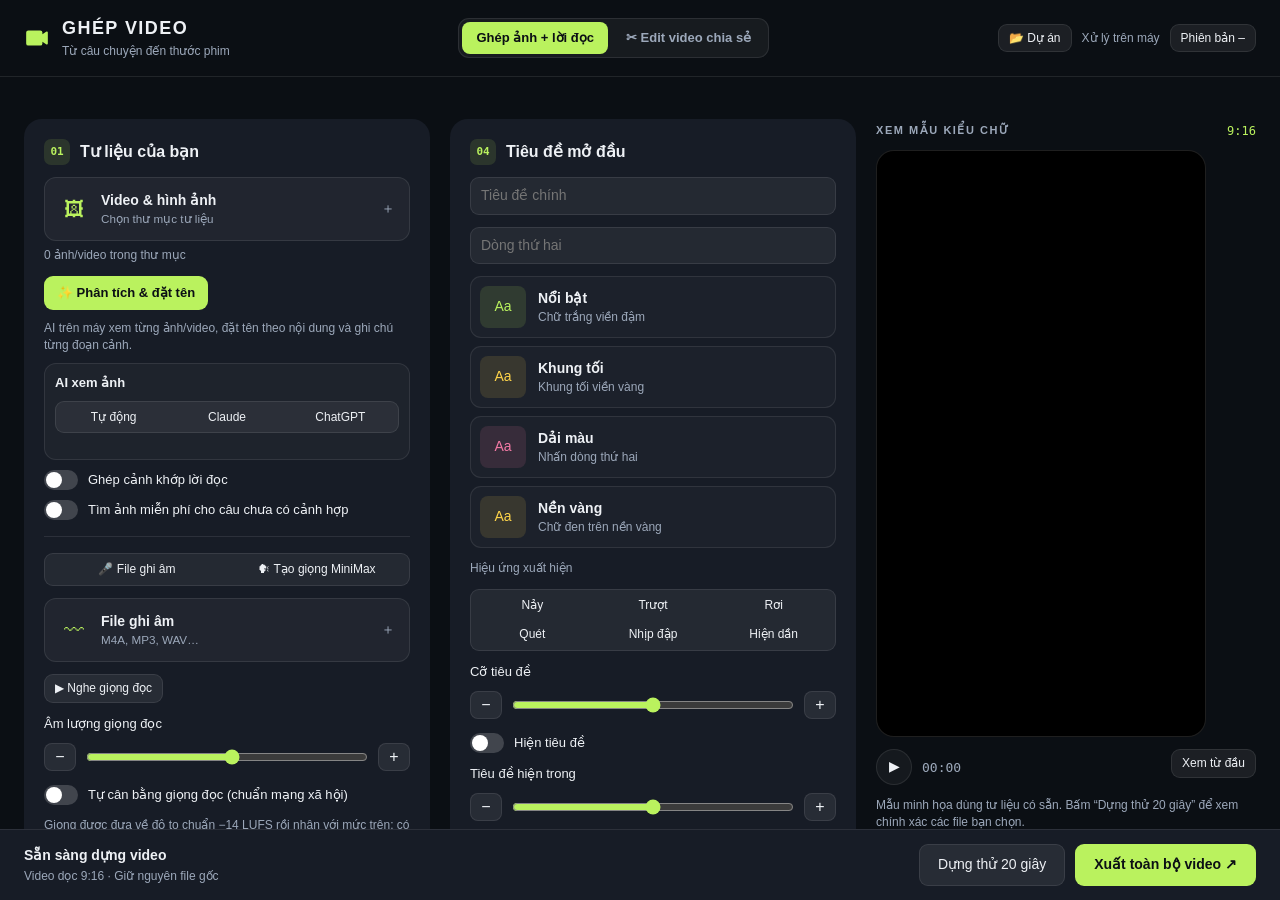
==== studio/app/ui/index.html @ 2a25f119 "Ghép ảnh + lời đọc: chọn khung hình xuất Dọc 9:16 / Vuông 1:1 / Ngang 16:9 (cắt giữ mặt người theo đ" ====
<!doctype html>
<html lang="vi">
<head>
<meta charset="utf-8">
<meta name="viewport" content="width=device-width, initial-scale=1">
<title>Ghép Video</title>
<link rel="stylesheet" href="style.css">
</head>
<body>
<header class="top">
  <div class="brand">
    <svg class="logo" viewBox="0 0 24 24" aria-hidden="true"><path d="M4 5h11a2 2 0 0 1 2 2v1.5l3.4-2.3a1 1 0 0 1 1.6.8v10a1 1 0 0 1-1.6.8L17 15.5V17a2 2 0 0 1-2 2H4a2 2 0 0 1-2-2V7a2 2 0 0 1 2-2z"/></svg>
    <div><h1>GHÉP VIDEO</h1><p>Từ câu chuyện đến thước phim</p></div>
  </div>
  <nav class="modes" aria-label="Chế độ">
    <a class="on" aria-current="page">Ghép ảnh + lời đọc</a>
    <a data-mode-link="talk.html">✂ Edit video chia sẻ</a>
  </nav>
  <div class="row gap">
    <button class="btn small" id="projBtn" title="Mở lại các video đã làm">📂 Dự án</button>
    <span class="local" id="platformLabel">Xử lý trên máy</span>
    <button class="btn small" id="updateBtn">Phiên bản <span id="versionLabel">–</span></button>
  </div>
</header>

<dialog id="updateDialog" aria-labelledby="updTitle">
  <form method="dialog" class="dlg">
    <h2 id="updTitle">Cập nhật app</h2>
    <p>Đang dùng phiên bản <b id="updCurrent">–</b>.</p>
    <div id="updBody" class="updbody"></div>
    <div class="row between">
      <button class="btn small" id="rollbackBtn" type="button" hidden>↩ Quay lại bản trước</button>
      <div class="row gap"><button class="btn" id="updCheck" type="button">Kiểm tra</button><button class="btn" value="close">Đóng</button></div>
    </div>
  </form>
</dialog>

<main id="main">
  <section class="panel tl-panel" id="tlPanel" aria-label="Timeline" hidden></section>
  <section class="panel p-media" aria-labelledby="s1">
    <h2 id="s1"><span class="num">01</span>Tư liệu của bạn</h2>
    <button class="filebox" data-choose="media"><span class="ico">🖼</span><span class="fb-text"><b>Video &amp; hình ảnh</b><small data-path="mediaFolder">Chọn thư mục tư liệu</small></span><span class="fb-go">＋</span></button>
    <p class="hint tight"><span id="mediaCount">0</span> ảnh/video trong thư mục</p>

    <div class="analysis">
      <div class="row gap">
        <button class="btn primary" id="analyzeBtn">✨ Phân tích &amp; đặt tên</button>
        <button class="btn" id="notesBtn" hidden>Xem ghi chú</button>
      </div>
      <p class="hint" id="analysisInfo">AI trên máy xem từng ảnh/video, đặt tên theo nội dung và ghi chú từng đoạn cảnh.</p>
      <div class="aibox">
        <div class="row between"><span class="ailabel">AI xem ảnh</span><span class="hint" id="aiUsed"></span></div>
        <div class="seg wide" data-seg="aiProvider">
          <button data-value="auto">Tự động</button><button data-value="claude">Claude</button><button data-value="codex">ChatGPT</button>
        </div>
        <p class="hint" id="aiHint"></p>
        <div class="row gap" id="aiActions"></div>
      </div>
      <label class="switch"><input type="checkbox" data-key="matchScenes"><span></span>Ghép cảnh khớp lời đọc</label>
      <label class="switch"><input type="checkbox" data-key="stockEnabled"><span></span>Tìm ảnh miễn phí cho câu chưa có cảnh hợp</label>
      <div id="stockBox" class="sub" hidden>
        <p class="keywarn" id="stockKeyWarn" hidden>⚠️ Chưa có API key <b>Pexels</b> hoặc <b>Pixabay</b>: app chỉ tìm được trên Openverse (ít ảnh, dễ lệch bối cảnh). Dán key miễn phí bên dưới để tìm đúng cảnh hơn (bấm “Lấy key miễn phí”).</p>
        <div class="seg" data-seg="stockSource">
          <button data-value="auto">Tự động</button><button data-value="pexels">Pexels</button><button data-value="pixabay">Pixabay</button><button data-value="openverse">Openverse</button>
        </div>
        <div class="keys">
          <div class="keyrow" data-source="pixabay">
            <div class="row between"><b>Key Pixabay</b><span class="keystate" aria-live="polite"></span></div>
            <div class="keyinput">
              <input type="password" autocomplete="off" spellcheck="false" aria-label="API key Pixabay">
              <button class="eye" type="button" aria-label="Hiện key">👁</button>
            </div>
            <div class="row gap">
              <button class="btn small primary save">Lưu</button>
              <button class="btn small clear">Xoá key</button>
              <button class="link getkey" data-url="https://pixabay.com/api/docs/">Lấy key miễn phí</button>
            </div>
          </div>
          <div class="keyrow" data-source="pexels">
            <div class="row between"><b>Key Pexels</b><span class="keystate" aria-live="polite"></span></div>
            <div class="keyinput">
              <input type="password" autocomplete="off" spellcheck="false" aria-label="API key Pexels">
              <button class="eye" type="button" aria-label="Hiện key">👁</button>
            </div>
            <div class="row gap">
              <button class="btn small primary save">Lưu</button>
              <button class="btn small clear">Xoá key</button>
              <button class="link getkey" data-url="https://www.pexels.com/api/">Lấy key miễn phí</button>
            </div>
          </div>
        </div>
        <p class="hint" id="stockHint"></p>
      </div>
      <details id="noteList" hidden><summary>Danh sách tư liệu</summary><div id="notes"></div>
        <button class="btn small" id="undoBtn">↩ Trả lại tên gốc</button></details>
    </div>

    <hr>
    <div class="seg wide" data-seg="voiceSource"><button data-value="file">🎤 File ghi âm</button><button data-value="minimax">🗣 Tạo giọng MiniMax</button></div>
    <div id="voiceFile">
      <button class="filebox" data-choose="audio"><span class="ico">〰</span><span class="fb-text"><b>File ghi âm</b><small data-path="audio">M4A, MP3, WAV…</small></span><span class="fb-go">＋</span></button>
    </div>
    <div id="voiceTts" class="tts" hidden>
      <label for="ttsText" class="tlabel">Nội dung đọc <small id="ttsCount"></small></label>
      <textarea id="ttsText" data-key="ttsText" rows="7" placeholder="Dán kịch bản cần đọc vào đây. Xuống dòng hoặc dấu chấm để ngắt câu."></textarea>
      <label for="mmVoice" class="tlabel">Voice ID <small>(giọng đã clone trên MiniMax)</small></label>
      <input type="text" id="mmVoice" data-key="minimaxVoice" placeholder="vd: moss_audio_… hoặc tên bạn đặt khi clone" spellcheck="false" autocomplete="off">
      <div class="row between"><span class="hint">Chất lượng</span>
        <div class="seg" data-seg="minimaxModel"><button data-value="speech-2.8-hd">Cao (HD)</button><button data-value="speech-2.8-turbo">Nhanh, rẻ</button></div></div>
      <div class="value" data-value-key="minimaxSpeed" data-min="0.5" data-max="2" data-step="0.05" data-format="speed">Tốc độ đọc</div>
      <div class="row between"><span class="hint">Tài khoản MiniMax</span>
        <div class="seg" data-seg="minimaxRegion"><button data-value="intl">Quốc tế (minimax.io)</button><button data-value="cn">Trung Quốc</button></div></div>
      <div class="keyrow" data-source="minimax">
        <div class="row between"><b>API key MiniMax</b><span class="keystate" aria-live="polite"></span></div>
        <div class="keyinput">
          <input type="password" autocomplete="off" spellcheck="false" aria-label="API key MiniMax">
          <button class="eye" type="button" aria-label="Hiện key">👁</button>
        </div>
        <div class="row gap">
          <button class="btn small primary save">Lưu</button>
          <button class="btn small clear">Xoá key</button>
          <button class="link getkey" data-url="https://platform.minimax.io/user-center/basic-information/interface-key">Lấy API key</button>
        </div>
      </div>
      <button class="btn primary ttsgo" id="ttsBtn">🎙 Tạo giọng đọc</button>
      <p class="hint" id="ttsNote">Mỗi lần tạo tính phí vào tài khoản MiniMax của bạn (theo số ký tự). Cùng nội dung và giọng thì app dùng lại file cũ, không tốn thêm. File lưu trong thư mục lưu video, mục “Giọng đọc MiniMax”.</p>
      <p class="hint ttsfile" id="ttsFile" hidden></p>
    </div>
    <button class="btn small" data-listen="voice">▶ Nghe giọng đọc</button>
    <div class="value" data-value-key="voiceVolume" data-min="0.5" data-max="3" data-step="0.1" data-format="percent">Âm lượng giọng đọc</div>
    <label class="switch"><input type="checkbox" data-key="normalizeVoice"><span></span>Tự cân bằng giọng đọc (chuẩn mạng xã hội)</label>
    <p class="hint">Giọng được đưa về độ to chuẩn −14 LUFS rồi nhân với mức trên; có bộ chặn để không bị rè.</p>
    <div class="value" data-value-key="shotSeconds" data-min="1.5" data-max="5" data-step="0.5" data-format="seconds">Đổi cảnh sau</div>
    <label class="switch"><input type="checkbox" data-key="removeSilence"><span></span>Tự cắt khoảng im lặng</label>
    <label class="switch"><input type="checkbox" data-key="faceAwareFill"><span></span>Ảnh đầy khung, giữ trọn mặt</label>
    <p class="hint">Tự bỏ qua ảnh quá ngang nếu cắt dọc sẽ mất mặt.</p>

    <hr>
    <h2><span class="num">02</span>Nhạc nền</h2>
    <button class="filebox" data-choose="music"><span class="ico">♪</span><span class="fb-text"><b id="musicLabel">Thêm nhạc nền</b><small data-path="music">Không bắt buộc</small></span><span class="fb-go">＋</span></button>
    <div class="value" data-value-key="musicVolume" data-min="0" data-max="1" data-step="0.05" data-format="percent">Âm lượng nhạc</div>
    <div class="row gap">
      <button class="btn" data-listen="music">▶ Nghe nhạc</button>
      <button class="btn" data-listen="mix">▶ Nghe cùng lời đọc</button>
    </div>
    <p class="hint" id="musicHint">Chọn nhạc nền để nghe thử.</p>
    <button class="btn small" id="clearMusic" hidden>✕ Bỏ nhạc nền</button>

    <hr>
    <h2><span class="num">03</span>Lưu video</h2>
    <button class="filebox" data-choose="output"><span class="ico">📁</span><span class="fb-text"><b>Thư mục xuất video</b><small data-path="outputFolder">Chọn nơi lưu</small></span><span class="fb-go">＋</span></button>
    <div class="row between"><span>Độ phân giải</span>
      <div class="seg" data-seg="resolution"><button data-value="720">720p</button><button data-value="1080">1080p</button></div></div>
    <div class="row between"><span>Khung hình</span>
      <div class="seg" data-seg="aspect"><button data-value="9:16">Dọc 9:16</button><button data-value="1:1">Vuông 1:1</button><button data-value="16:9">Ngang 16:9</button></div></div>
    <p class="hint">Dọc cho TikTok, Reels, Shorts; ngang cho YouTube. Ảnh/video được cắt cho vừa khung và giữ mặt người; chỉnh lại từng cảnh ở Timeline.</p>
  </section>

  <section class="panel p-text" aria-labelledby="s4">
    <h2 id="s4"><span class="num">04</span>Tiêu đề mở đầu</h2>
    <input type="text" data-key="title" placeholder="Tiêu đề chính">
    <input type="text" data-key="subtitle" placeholder="Dòng thứ hai">
    <div class="styles" data-choice="titleStyle">
      <button data-value="pop" style="--c:var(--accent)"><i>Aa</i><span><b>Nổi bật</b><small>Chữ trắng viền đậm</small></span></button>
      <button data-value="card" style="--c:#ffd54a"><i>Aa</i><span><b>Khung tối</b><small>Khung tối viền vàng</small></span></button>
      <button data-value="ribbon" style="--c:#f37aa5"><i>Aa</i><span><b>Dải màu</b><small>Nhấn dòng thứ hai</small></span></button>
      <button data-value="box" style="--c:#ffd54a"><i>Aa</i><span><b>Nền vàng</b><small>Chữ đen trên nền vàng</small></span></button>
    </div>
    <span class="hint">Hiệu ứng xuất hiện</span>
    <div class="seg wide effects" data-seg="titleEffect"><button data-value="bounce">Nảy</button><button data-value="slide">Trượt</button><button data-value="drop">Rơi</button><button data-value="wipe">Quét</button><button data-value="pulse">Nhịp đập</button><button data-value="fade">Hiện dần</button></div>
    <div class="value" data-value-key="titleScale" data-min="0.6" data-max="1.6" data-step="0.1" data-format="percent">Cỡ tiêu đề</div>
    <label class="switch"><input type="checkbox" id="showTitle"><span></span>Hiện tiêu đề</label>
    <div class="value" data-value-key="titleSeconds" data-min="1" data-max="5" data-step="0.5" data-format="seconds">Tiêu đề hiện trong</div>

    <hr>
    <h2><span class="num">05</span>Phụ đề theo lời đọc</h2>
    <p class="hint">Một hàng cố định, chỉ đổi màu chữ đang đọc.</p>
    <div class="styles" data-choice="subStyle">
      <button data-value="sweep" style="--c:#ffd54a"><i>Aa</i><span><b>Karaoke vàng</b><small>Chữ cố định • đổi màu từng từ</small></span></button>
      <button data-value="active" style="--c:var(--accent)"><i>Aa</i><span><b>Karaoke xanh</b><small>Chữ cố định • đổi màu từng từ</small></span></button>
      <button data-value="pill" style="--c:#f37aa5"><i>Aa</i><span><b>Karaoke hồng</b><small>Chữ cố định • đổi màu từng từ</small></span></button>
    </div>
    <div class="seg wide" data-seg="subStyle"><button data-value="plain">Chữ trắng</button><button data-value="none">Không phụ đề</button></div>
    <label class="switch"><input type="checkbox" data-key="aiSpelling"><span></span>AI soát chính tả phụ đề trước khi tạo</label>
    <p class="hint">AI (Claude / ChatGPT) đọc lại lời nhận dạng, sửa chính tả, dấu, từ nghe nhầm. Dùng giọng MiniMax thì AI đối chiếu với kịch bản gốc.</p>
    <div class="value" data-value-key="subScale" data-min="0.6" data-max="1.6" data-step="0.1" data-format="percent">Cỡ chữ phụ đề</div>
    <span class="hint">Kiểu chữ phụ đề</span>
    <div class="seg wide fonts" data-seg="subFont"><button data-value="arial" style="font-family:Arial">Arial</button><button data-value="tahoma" style="font-family:Tahoma">Tahoma</button><button data-value="verdana" style="font-family:Verdana">Verdana</button><button data-value="georgia" style="font-family:Georgia">Georgia</button><button data-value="times" style="font-family:'Times New Roman'">Times</button></div>
    <div class="value" data-value-key="captionY" data-min="0.5" data-max="0.9" data-step="0.01" data-format="height">Vị trí phụ đề</div>
    <p class="hint">Số càng nhỏ chữ càng cao. Khoảng 70–75% để không bị phần mô tả của TikTok/Reels che.</p>

    <hr>
    <h3>Sửa chữ nhận dạng sai</h3>
    <p class="hint">Mỗi dòng một cặp: chữ sai =&gt; chữ đúng. Áp dụng cho phụ đề và SRT của lần xuất tiếp theo.</p>
    <textarea data-key="fixesText" rows="4" spellcheck="false"></textarea>
  </section>

  <section class="panel p-color" aria-labelledby="s7">
    <h2 id="s7"><span class="num">🎨</span>Màu sắc</h2>
    <div class="gradebox" id="gradeBox" data-mode="story"></div>
    <p class="hint">Dùng chung với trang Edit video chia sẻ. Chỉnh màu áp cho ảnh và video, không đổi màu tiêu đề và phụ đề.</p>
  </section>

  <section class="panel preview" aria-labelledby="pv">
    <div class="row between"><span class="eyebrow" id="pv">XEM MẪU KIỂU CHỮ</span><span class="ratio" id="ratio">9:16</span></div>
    <div class="frame" id="frame">
      <video id="player" playsinline preload="auto"></video>
      <div class="title-ov" id="titleOv"><div class="t1" id="t1"></div><div class="t2" id="t2"></div></div>
      <div class="cap" id="cap"></div>
    </div>
    <div class="row between">
      <div class="row gap"><button class="round" id="playBtn" aria-label="Phát xem thử">▶</button><span class="time" id="time">00:00</span></div>
      <button class="btn small" id="restartBtn">Xem từ đầu</button>
    </div>
    <p class="hint" id="previewHint">Mẫu minh họa dùng tư liệu có sẵn. Bấm “Dựng thử 20 giây” để xem chính xác các file bạn chọn.</p>
    <div class="row gap" id="resultRow" hidden>
      <button class="btn primary" id="revealBtn">📁 Mở nơi lưu video</button>
      <button class="btn" id="backToSample">Xem mẫu chữ</button>
    </div>

    <div class="thumbpanel" aria-labelledby="s6">
      <h2 id="s6"><span class="num">06</span>Ảnh bìa</h2>
      <p class="hint">App tìm khung hình rõ mặt, không nghiêng, vừa khung trong các cảnh video đã dùng. Chọn 1–3 hình; bấm hình khác để thay.</p>
      <div class="row gap">
        <button class="btn primary" id="thumbFind">✨ Tìm hình rõ mặt</button>
        <label class="btn" for="thumbFile" tabindex="0" id="thumbUploadBtn">⬆ Tải ảnh lên</label>
        <input type="file" id="thumbFile" accept="image/*" hidden>
      </div>
      <p class="hint" id="thumbHint" hidden></p>
      <div class="tgrid" id="thumbGrid"></div>
      <div id="thumbResult" hidden>
        <label class="switch"><input type="checkbox" id="thumbText" checked><span></span>Chữ tiêu đề trên ảnh bìa</label>
        <div class="tprev-wrap"><img id="thumbPreview" alt="Xem trước ảnh bìa"></div>
        <div class="row gap">
          <button class="btn primary" id="thumbSave">💾 Lưu ảnh bìa</button>
          <button class="btn" id="thumbReveal" hidden>📁 Mở nơi lưu</button>
        </div>
        <p class="hint" id="thumbSaved"></p>
      </div>
    </div>
    <div class="donate" id="donate" hidden>
      <button class="dclose" type="button" data-dclose aria-label="Ẩn lời mời ủng hộ">✕</button>
      <h3>☕ Ủng hộ Ghép Video</h3>
      <p>Ghép Video miễn phí. Để làm ra và cập nhật tính năng mới, mình dùng AI hằng ngày và phải trả phí hằng tháng. Nếu phần mềm giúp bạn tiết kiệm thời gian, bạn ủng hộ <b>tuỳ tâm</b> giúp mình có tiền <b>trả chi phí AI</b> để tiếp tục phát triển. Cảm ơn bạn rất nhiều! 💚</p>
      <img src="assets/donate-vietqr.png" alt="Mã VietQR ủng hộ: MB Bank, 86886799799, NGUYEN VAN LANH" width="270" height="320">
      <p class="dnote">Quét mã bằng app ngân hàng · <b>Số tiền tuỳ tâm</b></p>
      <div class="dacc"><span>MB Bank · <b>86886799799</b> · NGUYEN VAN LANH</span><button class="btn small" type="button" data-dcopy="86886799799">Sao chép STK</button></div>
      <div class="didea"><b>💡 Bạn cần tính năng gì?</b><span>Cứ đóng góp ý tưởng, mình sẽ làm thêm cho mọi người cùng dùng.</span><button class="btn small" type="button" data-dlink="https://zalo.me/g/gimz1uxcifvaydqar800">Góp ý trong nhóm Zalo</button></div>
    </div>
  </section>
</main>

<footer class="bar">
  <div class="error" id="error" hidden><span id="errorText"></span><button class="btn small" id="errorClose">Đóng</button></div>
  <progress id="progress" max="1" value="0" hidden></progress>
  <div class="row between">
    <div><b id="status">Sẵn sàng dựng video</b><small id="substatus">Video dọc 9:16 · Giữ nguyên file gốc</small></div>
    <div class="row gap" id="actions">
      <button class="btn large" id="previewBtn">Dựng thử 20 giây</button>
      <button class="btn large primary" id="exportBtn">Xuất toàn bộ video ↗</button>
    </div>
    <button class="btn large" id="cancelBtn" hidden>Dừng</button>
  </div>
</footer>

<audio id="listenAudio"></audio>
<script src="donate.js"></script>
<script src="timeline.js"></script>
<script src="projects.js"></script>
<script src="grade.js"></script>
<script src="app.js"></script>
</body>
</html>
---- studio/app/ui/style.css ----
:root{
  --bg:#0b0f14;--panel:#171c26;--line:rgba(255,255,255,.09);--soft:rgba(255,255,255,.045);
  --text:#eef1f5;--muted:#9ca8ba;--accent:#baf25e;--accent-ink:#0b0f14;--warn:#ffb057;--radius:14px;
  color-scheme:dark;
}
*{box-sizing:border-box}
html,body{margin:0;height:100%}
body{background:var(--bg);color:var(--text);font:14px/1.4 -apple-system,BlinkMacSystemFont,"Segoe UI",Roboto,Arial,sans-serif;display:flex;flex-direction:column;-webkit-font-smoothing:antialiased}
button,input,textarea{font:inherit;color:inherit}
button{cursor:pointer}
button:disabled{cursor:default;opacity:.45}
:focus-visible{outline:2px solid var(--accent);outline-offset:2px}

.top{display:flex;align-items:center;justify-content:space-between;padding:16px 24px;border-bottom:1px solid var(--line)}
.brand{display:flex;gap:12px;align-items:center}
.logo{width:26px;height:26px;fill:var(--accent)}
h1{font-size:18px;letter-spacing:.08em;margin:0}
.brand p{margin:2px 0 0;color:var(--muted);font-size:12px}
.local{color:var(--muted);font-size:12px}

/* Ghép ảnh page: columns share the window width (up to a comfortable maximum) instead of bunching in the middle.
   Wide: media | title & captions | colour | preview.  Medium: colour goes under the preview.  Narrow: 2, then 1 column. */
main{flex:1;overflow:auto;position:relative;display:grid;gap:20px;padding:22px 24px;align-items:start;align-content:start;
 grid-template-columns:repeat(3,minmax(290px,1fr)) minmax(320px,380px);grid-template-areas:"tl tl tl tl" "media text color preview";
 max-width:1760px;width:100%;margin:0 auto;box-sizing:border-box}
main>.tl-panel{grid-area:tl}main>.p-media{grid-area:media}main>.p-text{grid-area:text}main>.p-color{grid-area:color}main>.preview{grid-area:preview}
@media (max-width:1500px){main{grid-template-columns:repeat(2,minmax(290px,1fr)) minmax(320px,380px);grid-template-areas:"tl tl tl" "media text preview" "media text color"}}
@media (max-width:1060px){main{grid-template-columns:repeat(2,minmax(280px,1fr));grid-template-areas:"tl tl" "media text" "color preview"}main>.preview{justify-self:center}}
@media (max-width:700px){main{grid-template-columns:1fr;grid-template-areas:"tl" "media" "text" "color" "preview";padding:16px}}

.panel{background:var(--panel);border-radius:18px;padding:20px;display:flex;flex-direction:column;gap:12px;min-width:0}
.panel.preview{background:transparent;padding:4px 0}
h2{font-size:16px;margin:0;display:flex;align-items:center;gap:10px}
h3{font-size:14px;margin:0}
.num{font:700 11px ui-monospace,Menlo,Consolas,monospace;color:var(--accent);background:rgba(186,242,94,.12);width:26px;height:26px;border-radius:7px;display:grid;place-items:center}
hr{border:0;border-top:1px solid var(--line);margin:4px 0;width:100%}
.hint{color:var(--muted);font-size:12px;margin:0}
.hint.tight{margin-top:-6px}
.row{display:flex;align-items:center}
.row.gap{gap:10px;flex-wrap:wrap}
.row.between{justify-content:space-between;gap:10px}

.filebox{display:flex;align-items:center;gap:12px;width:100%;text-align:left;padding:13px 14px;border-radius:12px;background:var(--soft);border:1px solid var(--line)}
.filebox:hover{border-color:rgba(186,242,94,.5)}
.ico{font-size:20px;width:30px;text-align:center;color:var(--accent)}
.fb-text{display:flex;flex-direction:column;min-width:0;flex:1}
.fb-text small{color:var(--muted);white-space:nowrap;overflow:hidden;text-overflow:ellipsis}
.fb-go{color:var(--muted)}

.btn{border:1px solid var(--line);background:rgba(255,255,255,.07);border-radius:9px;padding:7px 12px;font-size:13px}
.btn:not(.primary):hover:not(:disabled){background:rgba(255,255,255,.12)}
.btn.primary{background:var(--accent);color:var(--accent-ink);border-color:transparent;font-weight:600}
.btn.primary:hover:not(:disabled){filter:brightness(1.07)}
.btn.small{font-size:12px;padding:5px 10px;align-self:flex-start}
.btn.large{padding:10px 18px;font-size:14px}
.link{background:none;border:0;color:var(--accent);padding:0;font-size:12px;text-decoration:underline;text-underline-offset:2px}
.round{width:36px;height:36px;border-radius:50%;border:1px solid var(--line);background:var(--soft)}

.switch{display:flex;align-items:center;gap:10px;cursor:pointer;font-size:13px;user-select:none}
.switch input{position:absolute;opacity:0;pointer-events:none}
.switch span{flex:none;width:34px;height:20px;border-radius:10px;background:rgba(255,255,255,.18);position:relative;transition:background .15s}
.switch span::after{content:"";position:absolute;top:2px;left:2px;width:16px;height:16px;border-radius:50%;background:#fff;transition:transform .15s}
.switch input:checked+span{background:var(--accent)}
.switch input:checked+span::after{transform:translateX(14px)}
.switch input:focus-visible+span{outline:2px solid var(--accent);outline-offset:2px}
.switch.disabled{opacity:.45;cursor:default}

.value{display:grid;grid-template-columns:auto 1fr auto;gap:8px 8px;align-items:center;font-size:13px}
.value .label{grid-column:1/3}
.value .out{color:var(--accent);font-variant-numeric:tabular-nums;text-align:right}
.value .ctl{grid-column:1/-1;display:flex;align-items:center;gap:8px}
.value .step{width:32px;height:28px;border-radius:8px;border:1px solid var(--line);background:rgba(255,255,255,.07);font-size:16px;line-height:1}
.value .step:hover:not(:disabled){background:rgba(255,255,255,.14)}
input[type=range]{flex:1;accent-color:var(--accent);height:28px}

input[type=text],input[type=password],textarea{width:100%;background:rgba(255,255,255,.06);border:1px solid var(--line);border-radius:9px;padding:8px 10px}
textarea{font:12px/1.5 ui-monospace,Menlo,Consolas,monospace;resize:vertical}

.seg{display:inline-flex;background:rgba(255,255,255,.06);border-radius:9px;padding:2px;border:1px solid var(--line)}
.seg button{border:0;background:none;padding:5px 10px;border-radius:7px;font-size:12px;white-space:nowrap}
.seg button.on{background:var(--accent);color:var(--accent-ink);font-weight:600}
.seg.wide{display:flex}.seg.wide button{flex:1}
.sub{display:flex;flex-direction:column;gap:8px;padding-left:12px;border-left:2px solid var(--line)}
/* API keys: one row per platform, each saved on its own */
.keys{display:flex;flex-direction:column;gap:10px}
.keyrow{display:flex;flex-direction:column;gap:6px;padding:10px;border:1px solid var(--line);border-radius:10px;background:rgba(255,255,255,.03)}
.keyrow b{font-size:12px}
.keyinput{display:flex;gap:6px}
.keyinput input{flex:1;min-width:0;font:12px ui-monospace,Menlo,Consolas,monospace}
.eye{border:1px solid var(--line);background:rgba(255,255,255,.07);border-radius:8px;width:34px}
.keystate{font-size:11px;color:var(--muted);text-align:right}
.keystate.ok{color:var(--accent)}
.keystate.bad{color:var(--warn)}

.styles{display:flex;flex-direction:column;gap:8px}
.styles button{display:flex;align-items:center;gap:12px;padding:9px;border-radius:11px;background:rgba(255,255,255,.025);border:1px solid var(--line);text-align:left}
.styles button i{font:900 22px/1 inherit;font-style:normal;color:var(--c);width:46px;height:42px;display:grid;place-items:center;border-radius:8px;background:color-mix(in srgb,var(--c) 12%,transparent)}
.styles button span{display:flex;flex-direction:column}
.styles button small{color:var(--muted);font-size:12px}
.styles button.on{border-color:var(--accent);background:rgba(186,242,94,.06)}

.analysis{display:flex;flex-direction:column;gap:10px}
.aibox{display:flex;flex-direction:column;gap:8px;padding:10px;border:1px solid var(--line);border-radius:12px;background:rgba(255,255,255,.03)}
.ailabel{font-size:13px;font-weight:600}
.aibox .seg{display:grid;grid-template-columns:repeat(3,minmax(0,1fr));gap:2px}
.aibox .seg button{padding:5px 4px;white-space:nowrap;font-size:12px}
.aibox .seg button .dot{display:inline-block;width:6px;height:6px;border-radius:50%;margin-left:4px;vertical-align:middle;background:#5b6576}
.aibox .seg button .dot.ok{background:var(--accent)}
.aibox .seg button.on .dot.ok{background:var(--accent-ink)}
details summary{cursor:pointer;font-size:12px;color:var(--muted)}
#notes{display:flex;flex-direction:column;gap:8px;margin:8px 0}
.note b{display:block;font-size:12px;white-space:nowrap;overflow:hidden;text-overflow:ellipsis}
.note small{color:var(--muted);font-size:11px}

.eyebrow{font-size:11px;font-weight:700;letter-spacing:.14em;color:var(--muted)}
.ratio{font:500 12px ui-monospace,Menlo,Consolas,monospace;color:var(--accent)}
.frame{position:relative;width:100%;max-width:330px;aspect-ratio:9/16;background:#000;border-radius:18px;overflow:hidden;border:1px solid rgba(255,255,255,.12);container-type:inline-size}
.frame video{width:100%;height:100%;object-fit:contain;display:block}
.title-ov{position:absolute;left:0;right:0;top:21.9%;display:flex;flex-direction:column;align-items:center;gap:1.6cqw;pointer-events:none;transform-origin:50% 30%}
.title-ov .t1{font:900 calc(8.9cqw*var(--ts,1)*var(--k,1))/1.1 Arial,sans-serif;color:#fff;text-shadow:0 0 .6cqw #151a22,0 0 .6cqw #151a22,.3cqw .3cqw 0 #151a22;max-width:84%;white-space:nowrap;overflow:hidden;text-overflow:ellipsis}
.title-ov .t2{font:700 calc(6.4cqw*var(--ts,1)*var(--k,1))/1.1 Arial,sans-serif;color:var(--accent);text-shadow:0 0 .6cqw #151a22,0 0 .6cqw #151a22,.3cqw .3cqw 0 #151a22;padding:.8cqw 2.4cqw;border-radius:2cqw}
.title-ov.card{background:rgba(15,18,26,.88);margin:0 7%;padding:3cqw 0;border-radius:3.4cqw;top:19%}
.title-ov.card .t2{color:#ffd54a}
.title-ov.card .t1,.title-ov.card .t2{text-shadow:none}
.title-ov.box .t1{background:#ffd54a;color:#151a22;text-shadow:none;padding:.6cqw 3cqw;border-radius:2cqw}
.title-ov.box .t2{background:rgba(20,22,30,.92);color:#fff;text-shadow:none}
.title-ov.card{border-left:1.4cqw solid #ffd54a}
.seg.effects,.seg.fonts{display:grid;grid-template-columns:repeat(3,minmax(0,1fr));gap:2px}
.title-ov.ribbon .t2{background:#e94d79;color:#fff;text-shadow:none;width:92%;text-align:center}
.cap{position:absolute;left:0;right:0;top:var(--cap-fixed,var(--cap-y,73%));transform:translateY(-100%);display:flex;justify-content:center;align-items:baseline;gap:1.3cqw;font:700 calc(5.56cqw*var(--ss,1)*var(--k,1))/1 var(--sf,Arial),sans-serif;white-space:nowrap;pointer-events:none;padding:0 3%}
.cap span{color:#fff;text-shadow:0 0 .5cqw #171717,0 0 .5cqw #171717,.25cqw .25cqw 0 #171717,-.25cqw -.25cqw 0 #171717}
.time{font:13px ui-monospace,Menlo,Consolas,monospace;color:var(--muted)}

.bar{border-top:1px solid var(--line);background:var(--panel);padding:14px 24px;display:flex;flex-direction:column;gap:10px}
.bar small{display:block;color:var(--muted);font-size:12px;margin-top:2px}
progress{width:100%;height:6px;appearance:none;border:0;border-radius:3px;background:rgba(255,255,255,.1);overflow:hidden}
progress::-webkit-progress-bar{background:rgba(255,255,255,.1)}
progress::-webkit-progress-value{background:var(--accent)}
progress::-moz-progress-bar{background:var(--accent)}
.error{display:flex;align-items:center;justify-content:space-between;gap:12px;color:var(--warn);font-size:12px;user-select:text}
main.busy{opacity:.55;pointer-events:none}
dialog{border:1px solid var(--line);border-radius:16px;background:var(--panel);color:var(--text);padding:0;width:min(460px,calc(100vw - 32px))}
dialog::backdrop{background:rgba(0,0,0,.55)}
.dlg{display:flex;flex-direction:column;gap:12px;padding:20px}
.dlg p{margin:0}
.updbody{display:flex;flex-direction:column;gap:10px;font-size:13px}
.updbody .notes{white-space:pre-wrap;background:rgba(255,255,255,.04);border:1px solid var(--line);border-radius:10px;padding:10px;max-height:200px;overflow:auto;color:var(--muted);font-size:12px}
.updbody .ok{color:var(--accent)} .updbody .bad{color:var(--warn)}
code{font:12px ui-monospace,Menlo,Consolas,monospace}
.thumbpanel{display:flex;flex-direction:column;gap:10px;margin-top:10px;padding-top:14px;border-top:1px solid var(--line)}
.tgrid{display:grid;grid-template-columns:repeat(4,1fr);gap:6px}
.tgrid button{position:relative;padding:0;border:2px solid transparent;border-radius:9px;overflow:hidden;background:#000;aspect-ratio:9/16}
.tgrid button img{width:100%;height:100%;object-fit:cover;display:block}
.tgrid button.on{border-color:var(--accent)}
.tgrid .badge{position:absolute;top:4px;left:4px;width:22px;height:22px;border-radius:50%;background:var(--accent);color:var(--accent-ink);font:700 12px/22px Arial;text-align:center}
.tgrid .tag{position:absolute;left:0;right:0;bottom:0;font-size:9px;padding:2px 3px;background:rgba(0,0,0,.65);color:#ffd08a;text-align:center}
.tprev-wrap{width:100%;max-width:330px;aspect-ratio:9/16;border-radius:14px;overflow:hidden;border:1px solid var(--line);background:#000}
.tprev-wrap img{width:100%;height:100%;object-fit:cover;display:block}
[hidden]{display:none!important}

/* ---------- mode tabs (both pages) ---------- */
.modes{display:flex;gap:4px;background:rgba(255,255,255,.05);border:1px solid var(--line);border-radius:11px;padding:3px}
.modes a{padding:7px 14px;border-radius:8px;color:var(--muted);text-decoration:none;font-size:13px;font-weight:600;cursor:pointer}
.modes a.on{background:var(--accent);color:var(--accent-ink)}
.modes a:not(.on):hover{color:var(--text)}

/* ---------- Video chia sẻ ---------- */
main.talk{grid-template-columns:minmax(280px,360px) minmax(380px,1fr) minmax(280px,380px);grid-template-areas:"tl tl tl" "set edit prev" "color look prev";max-width:1760px;margin:0 auto;width:100%}
main.talk>section[aria-labelledby=t1]{grid-area:set}main.talk>.p-color{grid-area:color}main.talk>.editor{grid-area:edit}main.talk>.look{grid-area:look}main.talk>.preview{grid-area:prev}
.lookgrid{display:grid;grid-template-columns:repeat(auto-fit,minmax(260px,1fr));gap:12px 28px;align-items:start}
.lookcol{display:flex;flex-direction:column;gap:12px;min-width:0}
.lookcol h3{margin:4px 0 0}
@media (max-width:1060px){main.talk{grid-template-columns:1fr 1fr;grid-template-areas:"tl tl" "set prev" "edit edit" "look color"}main.talk .preview{justify-self:stretch}}
@media (max-width:700px){main.talk{grid-template-columns:1fr;grid-template-areas:"tl" "set" "prev" "edit" "look" "color"}}
.checks label{font-size:13px;display:flex;gap:6px;align-items:center}
.styles.compact button{padding:6px}.styles.compact button i{width:36px;height:30px;font-size:16px}
.editor .empty{border:1px dashed var(--line);border-radius:12px;padding:18px}
.legend{display:flex;flex-wrap:wrap;gap:6px}
.lg{font-size:11px;padding:3px 8px;border-radius:6px;border:1px solid var(--line)}
.lg.keep{background:rgba(255,255,255,.06)}
.c-im-lang{--cc:#6b7a90}.c-am-u{--cc:#ffb057}.c-lap{--cc:#f37aa5}.c-noi-lai{--cc:#ff6b6b}.c-tay{--cc:#8fa3ff}
.lg[class*=" c-"]{background:color-mix(in srgb,var(--cc) 22%,transparent);border-color:color-mix(in srgb,var(--cc) 60%,transparent)}
.lg.kw{color:#ff9f43;border-color:rgba(255,159,67,.5)}
.lg.br{border-style:dashed}
.transcript{font-size:16px;line-height:2.05;background:#0f141c;border:1px solid var(--line);border-radius:12px;padding:14px 16px;max-height:52vh;overflow:auto;user-select:text}
.transcript .w{cursor:pointer;border-radius:4px;padding:1px 1px}
.transcript .w:hover{background:rgba(255,255,255,.08)}
.transcript .w.kw{color:#ff9f43;font-weight:600}
.transcript .w.cut{text-decoration:line-through;text-decoration-thickness:2px;color:color-mix(in srgb,var(--cc) 80%,#fff 20%);background:color-mix(in srgb,var(--cc) 18%,transparent);opacity:.85}
.transcript .w.now{outline:2px solid var(--accent);background:rgba(186,242,94,.15)}
.transcript .brmark{border:1px dashed rgba(255,255,255,.35);background:rgba(255,255,255,.06);border-radius:6px;padding:0 4px;margin-right:3px;font-size:13px;line-height:1.4;cursor:pointer}
.transcript .brmark.off{opacity:.35;text-decoration:line-through}
.tools{margin:2px 0}
kbd{font:11px ui-monospace,Menlo,monospace;background:rgba(255,255,255,.1);border-radius:4px;padding:1px 5px}
.titles{display:flex;flex-direction:column;gap:6px}
.tchoice,.short{display:flex;gap:10px;align-items:flex-start;padding:9px 10px;border:1px solid var(--line);border-radius:10px;background:rgba(255,255,255,.03);cursor:pointer}
.tchoice span,.short span{display:flex;flex-direction:column;flex:1;min-width:0}
.tchoice small,.short small{color:var(--muted);font-size:12px}
.shorts{display:flex;flex-direction:column;gap:6px}
.frame.talkframe{aspect-ratio:auto;max-width:none;background:#000}
.frame.talkframe video{max-height:60vh;object-fit:contain}
.exports{display:flex;flex-direction:column;gap:6px}
.exports button{display:flex;justify-content:space-between;gap:8px;text-align:left;padding:8px 10px;border-radius:9px;border:1px solid var(--line);background:rgba(255,255,255,.04);font-size:12px}
.exports button.on{border-color:var(--accent);background:rgba(186,242,94,.08)}
.exports button small{color:var(--muted)}

/* ---------- raw video list (Video chia sẻ) ---------- */
.vlist{list-style:none;margin:0 0 10px;padding:0;display:grid;gap:6px}
.vitem{display:flex;align-items:center;gap:8px;padding:8px 8px 8px 10px;border-radius:10px;background:var(--soft);border:1px solid var(--line)}
.vitem .vn{flex:none;width:26px;height:26px;border-radius:8px;background:var(--accent);color:var(--accent-ink);display:grid;place-items:center;font-weight:800;font-size:13px}
.vitem .vname{flex:1;min-width:0;overflow:hidden;text-overflow:ellipsis;white-space:nowrap;font-size:13px}
.vbtn{flex:none;width:28px;height:28px;border-radius:8px;border:1px solid var(--line);background:none;color:inherit;cursor:pointer}
.vbtn:disabled{opacity:.3;cursor:default}
.vbtn.del:hover{border-color:#ff7a7a;color:#ff7a7a}
.vempty{color:var(--muted);font-size:13px;padding:10px;border:1px dashed var(--line);border-radius:10px}
.transcript .clipsep{display:block;margin:10px 0 4px;font-size:12px;font-weight:700;letter-spacing:.04em;color:var(--accent);border-top:1px dashed rgba(186,242,94,.35);padding-top:8px}
.transcript .clipsep:first-child{margin-top:0;border-top:0;padding-top:0}

/* ---------- colour grading ---------- */
.gcompare{--split:50%;position:relative;border-radius:12px;overflow:hidden;background:#000;aspect-ratio:16/10;margin-bottom:6px}
.gcompare img{position:absolute;inset:0;width:100%;height:100%;object-fit:contain;display:block}
.gcompare .gaw{position:absolute;inset:0;clip-path:inset(0 0 0 var(--split))}
.gcompare .gline{position:absolute;top:0;bottom:0;left:var(--split);width:2px;background:#fff;box-shadow:0 0 6px rgba(0,0,0,.6);pointer-events:none}
.gcompare .gsplit{position:absolute;inset:0;width:100%;height:100%;opacity:0;cursor:ew-resize;margin:0}
.gtag{position:absolute;top:8px;font-size:11px;font-weight:700;background:rgba(0,0,0,.55);padding:2px 8px;border-radius:6px;pointer-events:none}
.gtag.l{left:8px}.gtag.r{right:8px}
.glooks{display:flex;flex-wrap:wrap;gap:6px;margin:10px 0 4px}
.glook{position:relative;border:1px solid var(--line);background:var(--soft);color:inherit;border-radius:999px;padding:6px 12px;font-size:12px;cursor:pointer}
.glook.on{background:var(--accent);color:var(--accent-ink);border-color:transparent;font-weight:700}
.glook.mine{padding-right:28px}
.glook .gdel{position:absolute;right:6px;top:50%;transform:translateY(-50%);width:16px;height:16px;border-radius:50%;display:grid;place-items:center;font-size:10px;opacity:.6}
.glook .gdel:hover{opacity:1;background:rgba(0,0,0,.3)}
.gh{margin:14px 0 4px;font-size:12px;letter-spacing:.08em;text-transform:uppercase;color:var(--muted)}
.grow{display:grid;grid-template-columns:1fr auto;gap:2px 8px;align-items:center;font-size:13px;margin:4px 0}
.grow output{color:var(--accent);font-variant-numeric:tabular-nums;min-width:34px;text-align:right}
.grow input{grid-column:1/3;width:100%}
.grow .gends{grid-column:1/3;display:flex;justify-content:space-between;font-size:11px;color:var(--muted);margin-top:-4px}
.gact{margin-top:10px}
.shorts.off{opacity:.45}

/* ---------- "ủng hộ tuỳ tâm" after an export ---------- */
.donate{position:relative;margin-top:22px;padding:20px;border-radius:16px;text-align:center;background:linear-gradient(160deg,rgba(186,242,94,.1),var(--soft) 60%);border:1px solid rgba(186,242,94,.3)}
.donate h3{margin:0 0 8px;font-size:18px}
.donate p{margin:0 0 12px;font-size:14px;color:var(--muted);line-height:1.55}
.donate p b{color:var(--text)}
.donate img{display:block;margin:0 auto;width:min(270px,100%);height:auto;border-radius:12px;background:#fff}
.donate .dnote{margin:10px 0 8px}
.donate .dacc{display:flex;align-items:center;justify-content:center;gap:10px;flex-wrap:wrap;font-size:13px}
.donate .dclose{position:absolute;top:10px;right:10px;width:28px;height:28px;border-radius:8px;border:1px solid var(--line);background:none;color:inherit;cursor:pointer}
.donate .didea{margin-top:14px;padding-top:14px;border-top:1px dashed var(--line);display:flex;flex-direction:column;align-items:center;gap:6px;font-size:13px;color:var(--muted)}
.donate .didea b{color:var(--text);font-size:14px}

/* ---------- MiniMax voice-over ---------- */
.tts{display:grid;gap:8px;margin:10px 0}
.tts .tlabel{font-size:13px;font-weight:600;margin-top:4px}
.tts .tlabel small{font-weight:400;color:var(--muted)}
.tts textarea{width:100%;min-height:140px;resize:vertical}
.tts .keyrow{margin-top:4px}
.tts .ttsgo{width:100%;margin-top:4px}
.tts .ttsfile{color:var(--accent)}
.keywarn{margin:0 0 8px;padding:8px 10px;border-radius:10px;font-size:12.5px;line-height:1.5;background:rgba(255,176,87,.1);border:1px solid rgba(255,176,87,.35);color:#ffd6a6}
.keywarn b{color:#fff}
.keywarn a{color:#fff;font-weight:700}
#stockBox.flash{animation:flash 1.6s ease 2}
@keyframes flash{50%{box-shadow:0 0 0 3px rgba(255,176,87,.7);border-radius:10px}}

/* ---------- timeline ---------- */
.tl-panel{gap:8px;min-width:0}
.tl-panel[hidden]{display:none}
.tl-head h2{margin:0}
.tl-tools{align-items:center;flex-wrap:wrap}
.tl-zoom{display:inline-flex;gap:4px}
.tl-scroll{overflow-x:auto;overflow-y:hidden;border:1px solid var(--line);border-radius:12px;background:#0f141c;padding:0 2px 8px}
.tl-inner{position:relative;min-width:100%}
.tl-ruler{position:relative;height:22px;border-bottom:1px solid var(--line);cursor:pointer}
.tl-ruler span{position:absolute;top:4px;font-size:10px;color:var(--muted);padding-left:3px;border-left:1px solid var(--line);height:18px}
.tl-track{position:relative;height:74px;margin-top:6px}
.tl-track.broll{height:52px}
.tl-empty{position:absolute;left:8px;top:14px;margin:0}
.tl-block{position:absolute;top:0;bottom:0;border-radius:8px;overflow:hidden;border:2px solid rgba(255,255,255,.14);background:#1a2230;cursor:pointer;box-sizing:border-box;min-width:6px}
.tl-block img{position:absolute;inset:0;width:100%;height:100%;object-fit:cover;opacity:.85;pointer-events:none}
.tl-block b{position:absolute;left:4px;top:3px;min-width:18px;height:18px;border-radius:5px;background:rgba(0,0,0,.65);font-size:11px;display:grid;place-items:center;padding:0 3px}
.tl-block span{position:absolute;left:0;right:0;bottom:0;font-size:10px;line-height:1.3;padding:2px 5px;background:linear-gradient(transparent,rgba(0,0,0,.8));white-space:nowrap;overflow:hidden;text-overflow:ellipsis}
.tl-block.on{border-color:var(--accent);box-shadow:0 0 0 2px rgba(186,242,94,.25)}
.tl-block.edited::after{content:"✎";position:absolute;right:10px;top:2px;font-size:11px;color:var(--accent);text-shadow:0 0 3px #000}
.tl-block.missing{border-color:#ff7a7a}
.tl-block.br{border-color:rgba(255,213,74,.55)}.tl-block.br.on{border-color:var(--accent)}.tl-block.br.off{opacity:.4}
.tl-handle{position:absolute;right:0;top:0;bottom:0;width:9px;cursor:ew-resize;background:linear-gradient(90deg,transparent,rgba(255,255,255,.45))}
.tl-playhead{position:absolute;top:0;bottom:0;width:2px;background:#ff5d5d;pointer-events:none;left:0}
.tl-inspector{display:grid;grid-template-columns:minmax(220px,320px) minmax(0,1fr);gap:18px;padding:14px;border:1px solid var(--line);border-radius:12px;background:rgba(255,255,255,.03)}
.tl-inspector[hidden],.tl-picker[hidden]{display:none}
.tl-col{display:flex;flex-direction:column;gap:10px;min-width:0}
.tl-col h3{margin:0}.tl-col h3 small{font-weight:400;color:var(--muted);font-size:12px;margin-left:6px}
.tl-phrase{margin:0;font-size:14px}
.row.wrap{flex-wrap:wrap}
.fe-stage{position:relative;width:fit-content;max-width:100%;margin:0 auto;border-radius:8px;overflow:hidden;background:#000;line-height:0;touch-action:none}
.fe-stage img{max-width:100%;max-height:300px;display:block;opacity:.55;user-select:none}
.fe-rect{position:absolute;border:2px dashed #fff;box-shadow:0 0 0 2000px rgba(0,0,0,.35);cursor:move;border-radius:3px;touch-action:none}
.fe-rect.manual{border:2px solid var(--accent)}
.fe-row{display:grid;grid-template-columns:auto 1fr auto;gap:8px;align-items:center;font-size:13px}
.fe-row output{color:var(--accent);font-variant-numeric:tabular-nums;min-width:44px;text-align:right}
.tl-picker{padding:12px;border:1px solid var(--line);border-radius:12px;background:var(--panel)}
.tl-files{display:grid;grid-template-columns:repeat(auto-fill,minmax(110px,1fr));gap:8px;margin-top:10px;max-height:300px;overflow:auto}
.tl-file{border:1px solid var(--line);border-radius:10px;background:#0f141c;color:inherit;padding:0;overflow:hidden;cursor:pointer;text-align:left}
.tl-file:hover{border-color:var(--accent)}
.tl-file img{width:100%;aspect-ratio:1;object-fit:cover;display:block}
.tl-file span{display:block;font-size:11px;padding:4px 6px;white-space:nowrap;overflow:hidden;text-overflow:ellipsis}
.tl-aspect:empty{display:none}
@media (max-width:700px){.tl-inspector{grid-template-columns:1fr}}

/* ---------- projects ---------- */
.projdlg{width:min(760px,92vw);max-height:84vh;border:1px solid var(--line);border-radius:18px;background:var(--panel);color:var(--text);padding:20px}
.projdlg::backdrop{background:rgba(0,0,0,.6)}
.projdlg h2{margin:0}
.projlist{display:grid;gap:8px;margin-top:12px;max-height:60vh;overflow:auto}
.proj{display:grid;grid-template-columns:auto minmax(0,1fr) auto auto auto;gap:10px;align-items:center;padding:10px 12px;border-radius:12px;border:1px solid var(--line);background:var(--soft)}
.proj.on{border-color:rgba(186,242,94,.5)}
.proj .pinfo b{display:block;white-space:nowrap;overflow:hidden;text-overflow:ellipsis}
.proj .pinfo small{color:var(--muted);font-size:12px}
.proj .warn{color:var(--warn)}
.ptag{font-size:11px;font-weight:700;padding:3px 8px;border-radius:6px;background:rgba(186,242,94,.14);color:var(--accent);white-space:nowrap}
.ptag.talk{background:rgba(255,213,74,.14);color:#ffd54a}
@media (max-width:700px){.proj{grid-template-columns:1fr auto auto auto}.ptag{grid-column:1/-1;justify-self:start}}

/* ---------- Ghép ảnh: preview in the chosen output shape ---------- */
.frame[data-aspect="1:1"]{aspect-ratio:1;--cap-fixed:80%}
.frame[data-aspect="16:9"]{aspect-ratio:16/9;max-width:none;--k:.5625;--cap-fixed:86%}
.frame[data-aspect="1:1"] .title-ov,.frame[data-aspect="16:9"] .title-ov{top:12%}
.frame[data-aspect="1:1"] video,.frame[data-aspect="16:9"] video{object-fit:cover}
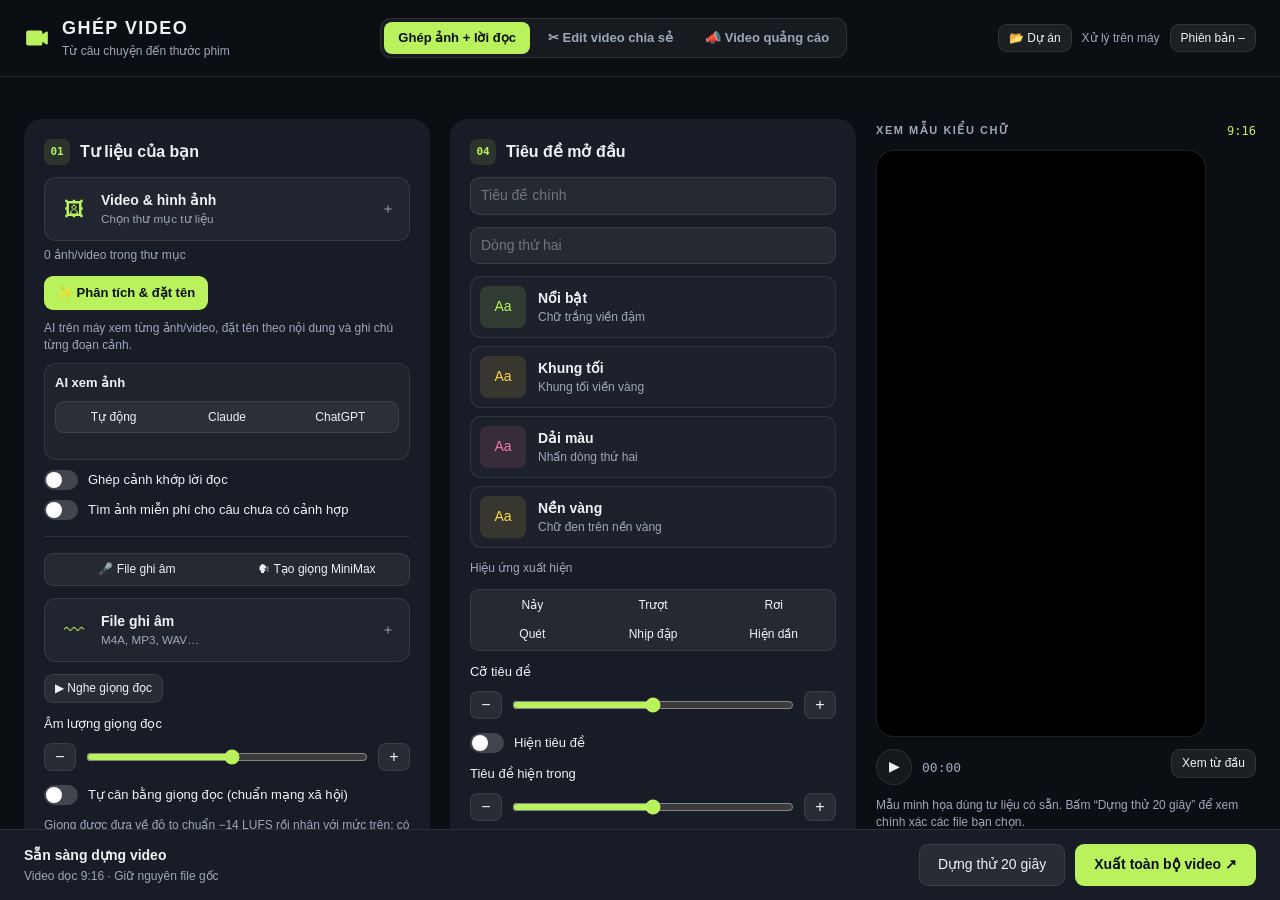
==== commit 0e846ab9: "Chế độ Video quảng cáo: nhập thông tin sản phẩm, AI viết kịch bản theo 8 kiểu quảng cáo (đọc thư mục" ====
--- a/studio/app/ui/index.html
+++ b/studio/app/ui/index.html
@@ -15,6 +15,7 @@
   <nav class="modes" aria-label="Chế độ">
     <a class="on" aria-current="page">Ghép ảnh + lời đọc</a>
     <a data-mode-link="talk.html">✂ Edit video chia sẻ</a>
+    <a data-mode-link="ads.html">📣 Video quảng cáo</a>
   </nav>
   <div class="row gap">
     <button class="btn small" id="projBtn" title="Mở lại các video đã làm">📂 Dự án</button>
--- a/studio/app/ui/style.css
+++ b/studio/app/ui/style.css
@@ -327,3 +327,40 @@
 .frame[data-aspect="16:9"]{aspect-ratio:16/9;max-width:none;--k:.5625;--cap-fixed:86%}
 .frame[data-aspect="1:1"] .title-ov,.frame[data-aspect="16:9"] .title-ov{top:12%}
 .frame[data-aspect="1:1"] video,.frame[data-aspect="16:9"] video{object-fit:cover}
+
+/* ---------- Video quảng cáo ---------- */
+main.ads{grid-template-columns:minmax(280px,360px) minmax(420px,1fr) minmax(300px,400px);grid-template-areas:"brief script out"}
+main.ads>.a-brief{grid-area:brief}main.ads>.a-script{grid-area:script}main.ads>.a-out{grid-area:out}
+@media (max-width:1180px){main.ads{grid-template-columns:minmax(260px,340px) minmax(0,1fr);grid-template-areas:"brief script" "out script"}}
+@media (max-width:760px){main.ads{grid-template-columns:1fr;grid-template-areas:"brief" "script" "out";padding:16px}}
+.afield{display:flex;flex-direction:column;gap:5px;font-size:13px}
+.afield>span{font-weight:600}.afield>span b{color:var(--accent)}
+.afield textarea,.a-script textarea{font:13px/1.5 inherit;font-family:inherit}
+.a-script h3{margin:10px 0 0;font-size:14px}.a-script h3 small{font-weight:400;color:var(--muted);font-size:12px;margin-left:6px}
+#scriptBox{display:flex;flex-direction:column;gap:10px}
+.adtypes{display:grid;grid-template-columns:repeat(auto-fill,minmax(170px,1fr));gap:8px}
+.adtypes button{display:flex;flex-direction:column;gap:3px;text-align:left;padding:10px 12px;border-radius:11px;background:rgba(255,255,255,.025);border:1px solid var(--line)}
+.adtypes button small{color:var(--muted);font-size:11.5px;line-height:1.35}
+.adtypes button.on{border-color:var(--accent);background:rgba(186,242,94,.07)}
+.hooks,.parts{display:grid;gap:8px}
+.hook{display:grid;grid-template-columns:auto minmax(0,1fr) auto;gap:10px;align-items:start;padding:10px;border-radius:12px;border:1px solid var(--line);background:rgba(255,255,255,.025)}
+.hook.on{border-color:rgba(186,242,94,.55);background:rgba(186,242,94,.05)}
+.hpick{display:flex;align-items:center;gap:6px;cursor:pointer;padding-top:6px}
+.hpick b{width:24px;height:24px;border-radius:7px;display:grid;place-items:center;background:rgba(255,255,255,.08);font-size:12px}
+.hook.on .hpick b{background:var(--accent);color:var(--accent-ink)}
+.hbody{display:flex;flex-direction:column;gap:6px;min-width:0}
+.htag{align-self:flex-start;font-size:11px;font-weight:700;color:#ffd54a;background:rgba(255,213,74,.12);padding:2px 8px;border-radius:6px}
+.part{display:flex;flex-direction:column;gap:6px;padding:10px;border-radius:12px;border:1px solid var(--line);background:rgba(255,255,255,.025)}
+.part.cta{border-color:rgba(255,213,74,.4)}
+.part .vai{width:auto;flex:1;max-width:240px;font-weight:700;background:transparent;border-color:transparent;padding:4px 6px}
+.part .vai:hover,.part .vai:focus{border-color:var(--line);background:rgba(255,255,255,.06)}
+.a-script .x{border:0;background:transparent;color:var(--muted);padding:4px 7px;border-radius:7px}
+.a-script .x:hover{color:var(--text);background:rgba(255,255,255,.08)}
+.warns{padding:10px 14px;border-radius:12px;border:1px solid rgba(255,213,74,.4);background:rgba(255,213,74,.07);font-size:13px}
+.warns ul{margin:6px 0 0;padding-left:18px}.warns li{margin:3px 0}
+#lenNote.warn{color:var(--warn)}
+.adresults{display:grid;gap:6px}
+.adres{display:flex;flex-direction:column;gap:2px;text-align:left;padding:9px 12px;border-radius:10px;border:1px solid var(--line);background:rgba(255,255,255,.025)}
+.adres small{color:var(--muted);font-size:12px;white-space:nowrap;overflow:hidden;text-overflow:ellipsis}
+.adres.on{border-color:var(--accent)}
+.a-out .frame video{max-height:520px;width:100%}
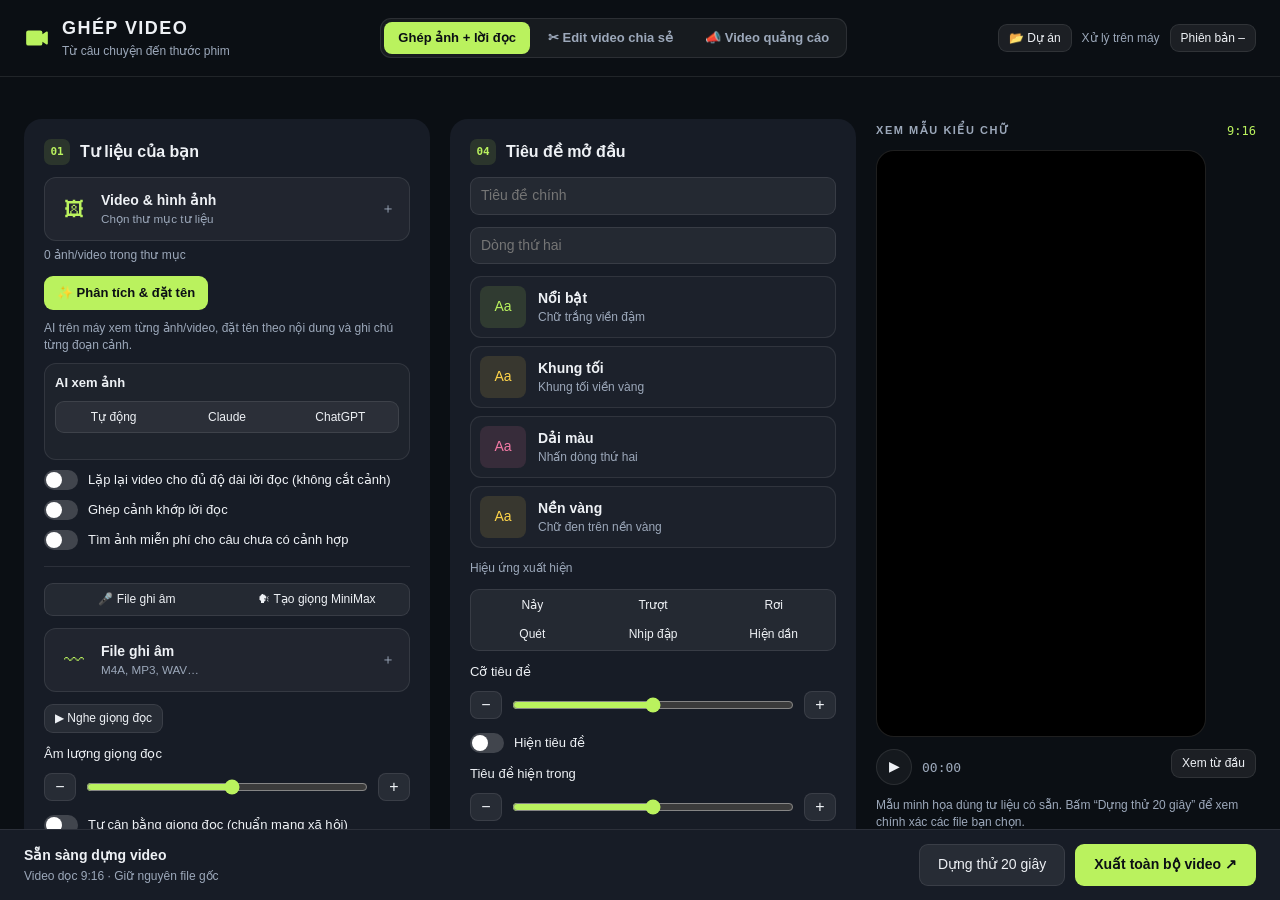
==== commit 223a24ad: "Khách: video điện thoại HEVC chỉ nghe tiếng trên Windows → tạo bản xem trước H.264; lỗi hiện rõ lý d" ====
--- a/studio/app/ui/index.html
+++ b/studio/app/ui/index.html
@@ -57,6 +57,8 @@
         <p class="hint" id="aiHint"></p>
         <div class="row gap" id="aiActions"></div>
       </div>
+      <label class="switch"><input type="checkbox" data-key="loopMedia"><span></span>Lặp lại video cho đủ độ dài lời đọc (không cắt cảnh)</label>
+      <p class="hint" id="loopNote" hidden>Mỗi video phát nguyên vẹn, lần lượt theo tên file, lặp lại đến hết lời đọc (vd: video 30 giây + lời đọc 3 phút → phát 6 lần). Ảnh hiện theo “nhịp đổi cảnh”.</p>
       <label class="switch"><input type="checkbox" data-key="matchScenes"><span></span>Ghép cảnh khớp lời đọc</label>
       <label class="switch"><input type="checkbox" data-key="stockEnabled"><span></span>Tìm ảnh miễn phí cho câu chưa có cảnh hợp</label>
       <div id="stockBox" class="sub" hidden>
--- a/studio/app/ui/style.css
+++ b/studio/app/ui/style.css
@@ -364,3 +364,35 @@
 .adres small{color:var(--muted);font-size:12px;white-space:nowrap;overflow:hidden;text-overflow:ellipsis}
 .adres.on{border-color:var(--accent)}
 .a-out .frame video{max-height:520px;width:100%}
+.fulldlg{width:min(1080px,94vw)}
+.fullwrap{max-height:62vh;overflow:auto;margin:10px 0;display:flex;flex-direction:column;gap:12px}
+.fulltable{width:100%;border-collapse:collapse;font-size:13.5px;line-height:1.5}
+.fulltable th{text-align:left;font-size:11px;letter-spacing:.08em;color:var(--muted);padding:6px 10px;border-bottom:1px solid var(--line);position:sticky;top:0;background:var(--panel)}
+.fulltable td{padding:9px 10px;border-bottom:1px solid var(--line);vertical-align:top}
+.fulltable td:first-child{white-space:nowrap;color:var(--accent);font-variant-numeric:tabular-nums}
+.fulltable td:nth-child(3){color:var(--muted);font-size:12.5px;max-width:230px}
+.fulltable .chu:not(:empty){display:inline-block;background:rgba(255,213,74,.12);color:#ffd54a;font-weight:700;padding:2px 8px;border-radius:6px}
+.fullread{margin:0;font-size:13.5px;line-height:1.6}
+@media (max-width:760px){.fulltable th:nth-child(3),.fulltable td:nth-child(3){display:none}}
+.admedia{display:grid;grid-template-columns:repeat(auto-fill,minmax(72px,1fr));gap:6px}
+.admedia:empty{display:none}
+.admedia figure{margin:0;border-radius:8px;overflow:hidden;background:#0f141c;border:1px solid var(--line)}
+.admedia img{width:100%;aspect-ratio:1;object-fit:cover;display:block}
+.admedia figcaption{font-size:10px;padding:2px 4px;white-space:nowrap;overflow:hidden;text-overflow:ellipsis;color:var(--muted)}
+.adinfo{border-top:1px solid var(--line);padding-top:10px}
+.adinfo summary{cursor:pointer;font-weight:600;font-size:13px}
+.adinfo summary small{font-weight:400;color:var(--muted)}
+.adinfo[open]{display:flex;flex-direction:column;gap:10px}
+.understood{padding:12px 14px;border-radius:12px;border:1px solid rgba(186,242,94,.35);background:rgba(186,242,94,.05);font-size:13px;display:grid;grid-template-columns:repeat(auto-fit,minmax(180px,1fr));gap:8px 16px}
+.understood>b{grid-column:1/-1}
+.understood span{font-size:11px;font-weight:700;letter-spacing:.06em;text-transform:uppercase;color:var(--accent)}
+.understood ul{margin:3px 0 0;padding-left:16px}.understood li{margin:2px 0}
+.admedia figure{position:relative}
+.admedia .mview{display:block;width:100%;padding:0;border:0;background:none;cursor:zoom-in;position:relative}
+.admedia .mview i{position:absolute;inset:0;display:grid;place-items:center;font-style:normal;color:#fff;font-size:18px;text-shadow:0 1px 6px #000;pointer-events:none}
+.admedia .mdel{position:absolute;top:3px;right:3px;width:22px;height:22px;border-radius:50%;border:0;background:rgba(0,0,0,.7);color:#fff;font-size:11px;line-height:22px;padding:0;opacity:0;transition:opacity .12s}
+.admedia figure:hover .mdel,.admedia .mdel:focus-visible{opacity:1}
+@media (hover:none){.admedia .mdel{opacity:1}}
+.mediadlg{width:min(900px,94vw)}
+.mediastage{margin:12px 0;background:#000;border-radius:12px;display:grid;place-items:center;min-height:200px;overflow:hidden}
+.mediastage img,.mediastage video{max-width:100%;max-height:66vh;display:block}
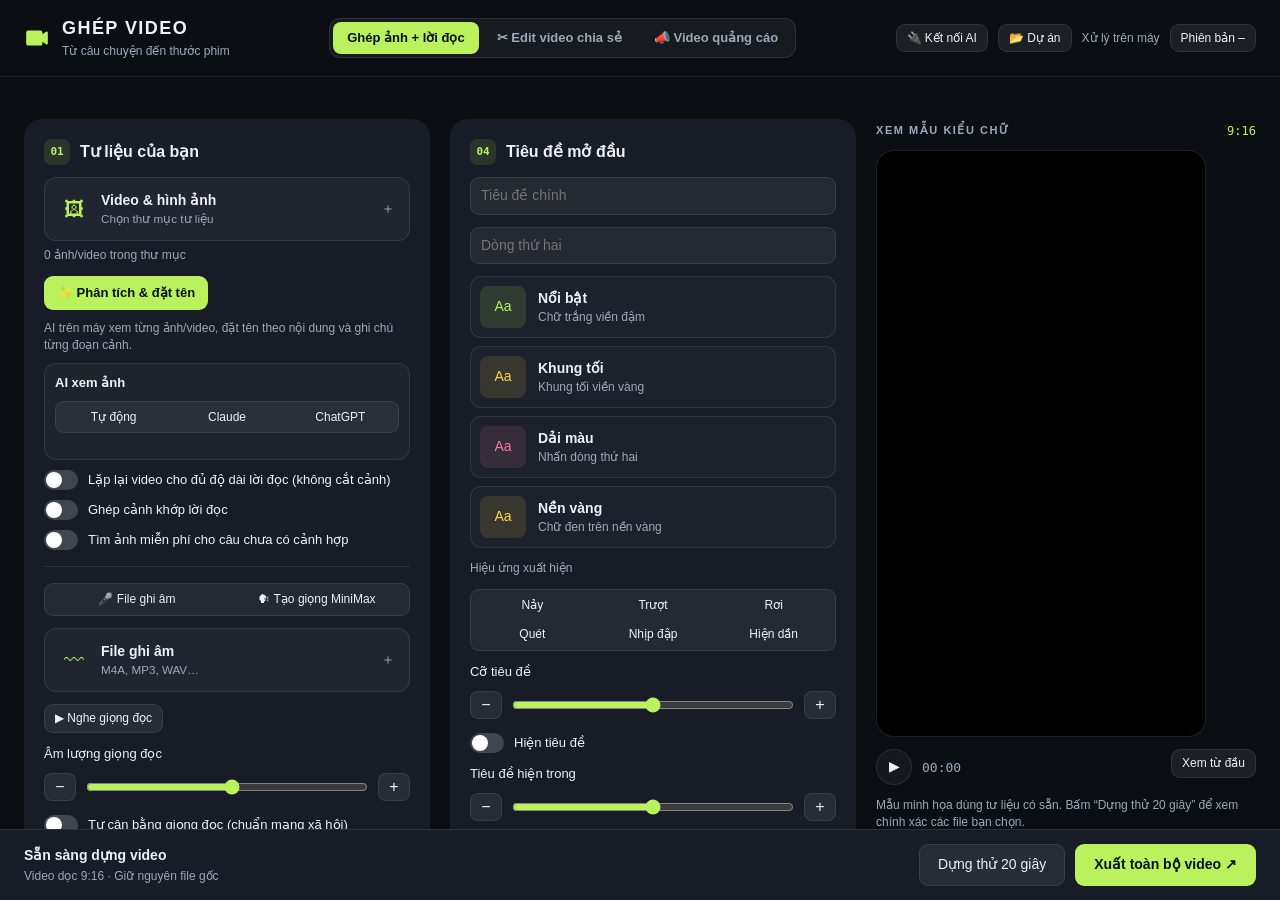
==== commit b5c225a3: "MCP: máy chủ MCP (mcp_server.py) để Claude Code / Claude Desktop điều khiển app đang mở — 23 công cụ" ====
--- a/studio/app/ui/index.html
+++ b/studio/app/ui/index.html
@@ -270,6 +270,7 @@
 <script src="donate.js"></script>
 <script src="timeline.js"></script>
 <script src="projects.js"></script>
+<script src="connect.js"></script>
 <script src="grade.js"></script>
 <script src="app.js"></script>
 </body>
--- a/studio/app/ui/style.css
+++ b/studio/app/ui/style.css
@@ -396,3 +396,7 @@
 .mediadlg{width:min(900px,94vw)}
 .mediastage{margin:12px 0;background:#000;border-radius:12px;display:grid;place-items:center;min-height:200px;overflow:hidden}
 .mediastage img,.mediastage video{max-width:100%;max-height:66vh;display:block}
+.mcpdlg{width:min(760px,94vw)}
+.mcpdlg h3{margin:14px 0 6px;font-size:14px}
+.mcpcode{display:flex;gap:8px;align-items:flex-start}
+.mcpcode pre{flex:1;margin:0;padding:10px 12px;border-radius:10px;background:#0f141c;border:1px solid var(--line);font:12px/1.5 ui-monospace,Menlo,Consolas,monospace;white-space:pre-wrap;word-break:break-all;max-height:220px;overflow:auto}
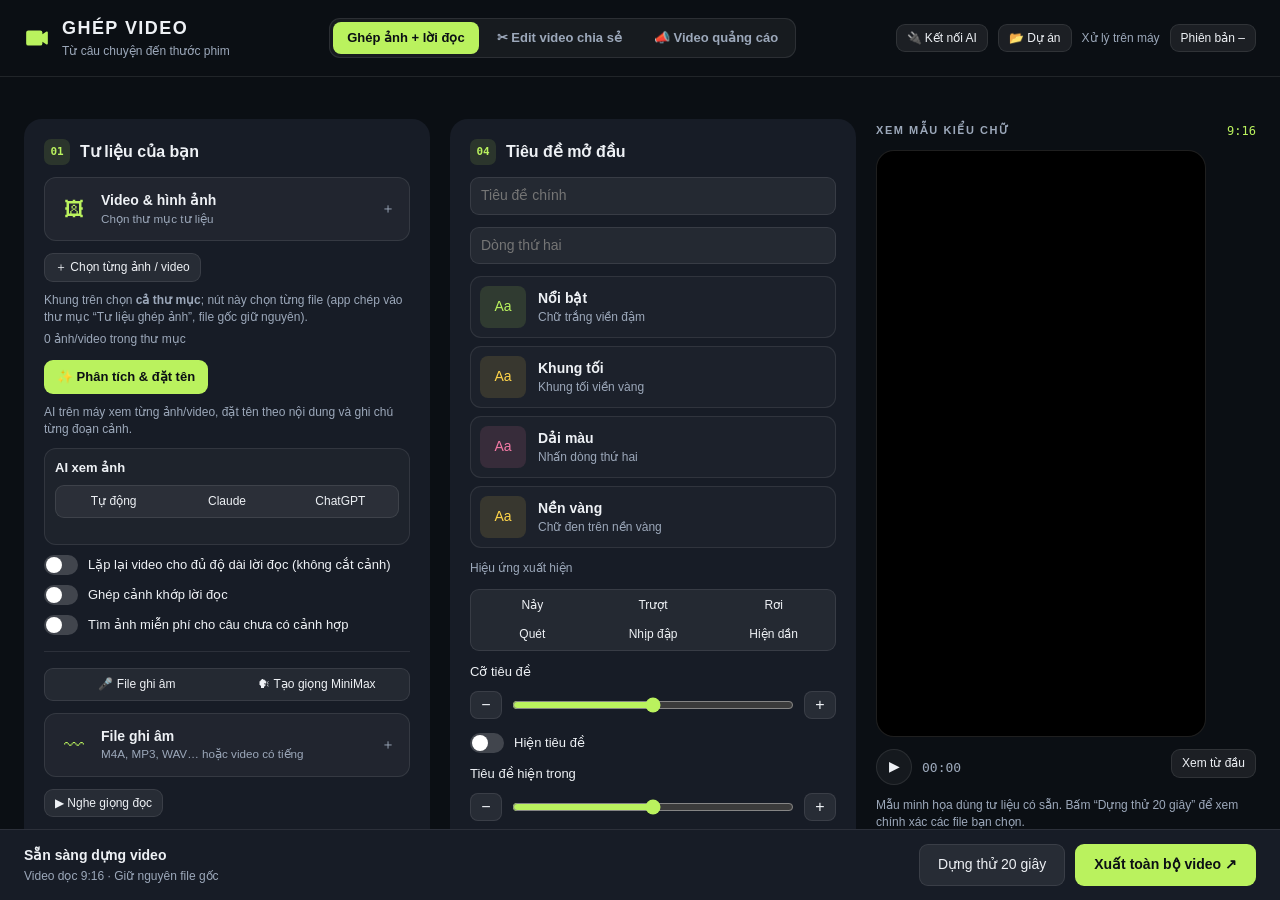
==== commit 33bc8616: "Ghép ảnh: chọn từng ảnh/video (chép vào thư mục Tư liệu ghép ảnh) bên cạnh chọn cả thư mục; file ghi" ====
--- a/studio/app/ui/index.html
+++ b/studio/app/ui/index.html
@@ -41,6 +41,7 @@
   <section class="panel p-media" aria-labelledby="s1">
     <h2 id="s1"><span class="num">01</span>Tư liệu của bạn</h2>
     <button class="filebox" data-choose="media"><span class="ico">🖼</span><span class="fb-text"><b>Video &amp; hình ảnh</b><small data-path="mediaFolder">Chọn thư mục tư liệu</small></span><span class="fb-go">＋</span></button>
+    <div class="row gap wrap"><button class="btn small" data-choose="mediaFiles">＋ Chọn từng ảnh / video</button><span class="hint">Khung trên chọn <b>cả thư mục</b>; nút này chọn từng file (app chép vào thư mục “Tư liệu ghép ảnh”, file gốc giữ nguyên).</span></div>
     <p class="hint tight"><span id="mediaCount">0</span> ảnh/video trong thư mục</p>
 
     <div class="analysis">
@@ -101,7 +102,7 @@
     <hr>
     <div class="seg wide" data-seg="voiceSource"><button data-value="file">🎤 File ghi âm</button><button data-value="minimax">🗣 Tạo giọng MiniMax</button></div>
     <div id="voiceFile">
-      <button class="filebox" data-choose="audio"><span class="ico">〰</span><span class="fb-text"><b>File ghi âm</b><small data-path="audio">M4A, MP3, WAV…</small></span><span class="fb-go">＋</span></button>
+      <button class="filebox" data-choose="audio"><span class="ico">〰</span><span class="fb-text"><b>File ghi âm</b><small data-path="audio">M4A, MP3, WAV… hoặc video có tiếng</small></span><span class="fb-go">＋</span></button>
     </div>
     <div id="voiceTts" class="tts" hidden>
       <label for="ttsText" class="tlabel">Nội dung đọc <small id="ttsCount"></small></label>
@@ -111,6 +112,10 @@
       <div class="row between"><span class="hint">Chất lượng</span>
         <div class="seg" data-seg="minimaxModel"><button data-value="speech-2.8-hd">Cao (HD)</button><button data-value="speech-2.8-turbo">Nhanh, rẻ</button></div></div>
       <div class="value" data-value-key="minimaxSpeed" data-min="0.5" data-max="2" data-step="0.05" data-format="speed">Tốc độ đọc</div>
+      <label class="switch"><input type="checkbox" data-key="ttsFallback"><span></span>MiniMax lỗi (hết tiền, key sai, mất kết nối) thì dùng giọng Edge miễn phí</label>
+      <div class="row between"><span class="hint">Giọng Edge</span>
+        <div class="seg" data-seg="edgeVoice"><button data-value="vi-VN-NamMinhNeural">Nam Minh (nam)</button><button data-value="vi-VN-HoaiMyNeural">Hoài My (nữ)</button></div></div>
+      <p class="hint">Chưa có API key hay Voice ID MiniMax thì app đọc bằng giọng Edge (của Microsoft, miễn phí, cần mạng).</p>
       <div class="row between"><span class="hint">Tài khoản MiniMax</span>
         <div class="seg" data-seg="minimaxRegion"><button data-value="intl">Quốc tế (minimax.io)</button><button data-value="cn">Trung Quốc</button></div></div>
       <div class="keyrow" data-source="minimax">
@@ -152,6 +157,7 @@
     <hr>
     <h2><span class="num">03</span>Lưu video</h2>
     <button class="filebox" data-choose="output"><span class="ico">📁</span><span class="fb-text"><b>Thư mục xuất video</b><small data-path="outputFolder">Chọn nơi lưu</small></span><span class="fb-go">＋</span></button>
+    <p class="hint">Là thư mục chung: trang Video chia sẻ và Video quảng cáo lưu vào đây nếu chưa chọn thư mục riêng.</p>
     <div class="row between"><span>Độ phân giải</span>
       <div class="seg" data-seg="resolution"><button data-value="720">720p</button><button data-value="1080">1080p</button></div></div>
     <div class="row between"><span>Khung hình</span>
--- a/studio/app/ui/style.css
+++ b/studio/app/ui/style.css
@@ -138,7 +138,10 @@
 progress::-webkit-progress-value{background:var(--accent)}
 progress::-moz-progress-bar{background:var(--accent)}
 .error{display:flex;align-items:center;justify-content:space-between;gap:12px;color:var(--warn);font-size:12px;user-select:text}
-main.busy{opacity:.55;pointer-events:none}
+/* While a task runs: the page still scrolls and the preview, the timeline view and the cancel button work; only the
+   controls that would change what is being made are paused. */
+main.busy>.panel:not(.preview):not(.tl-panel){opacity:.6}
+main.busy>.panel:not(.preview) :is(button,input,textarea,select,label,.filebox,.tl-handle){pointer-events:none}
 dialog{border:1px solid var(--line);border-radius:16px;background:var(--panel);color:var(--text);padding:0;width:min(460px,calc(100vw - 32px))}
 dialog::backdrop{background:rgba(0,0,0,.55)}
 .dlg{display:flex;flex-direction:column;gap:12px;padding:20px}
@@ -400,3 +403,4 @@
 .mcpdlg h3{margin:14px 0 6px;font-size:14px}
 .mcpcode{display:flex;gap:8px;align-items:flex-start}
 .mcpcode pre{flex:1;margin:0;padding:10px 12px;border-radius:10px;background:#0f141c;border:1px solid var(--line);font:12px/1.5 ui-monospace,Menlo,Consolas,monospace;white-space:pre-wrap;word-break:break-all;max-height:220px;overflow:auto}
+.tl-block img.tile{inset:auto;top:0;bottom:0;height:100%;object-fit:cover;border-right:1px solid rgba(0,0,0,.35)}
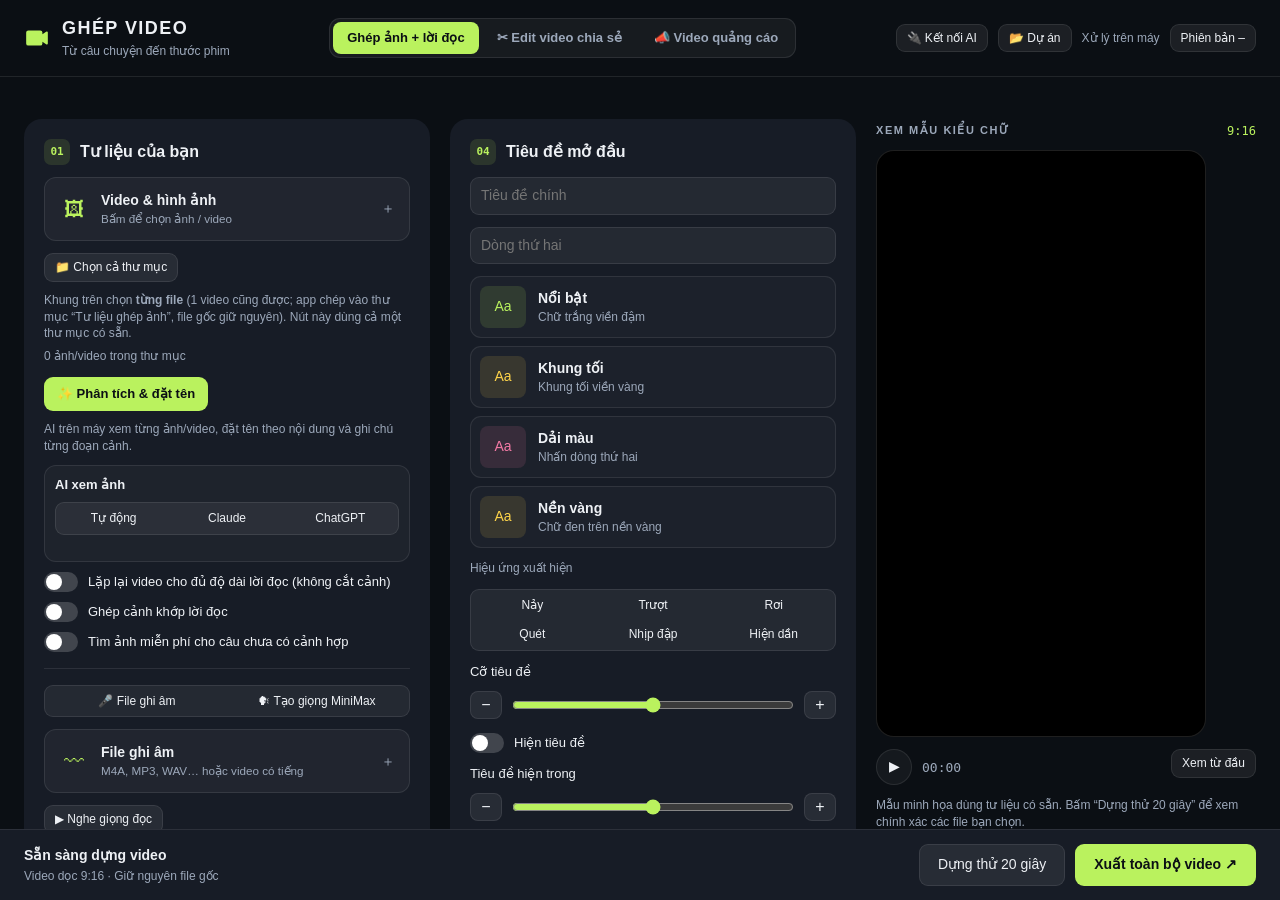
==== commit f8dc55ff: "Ghép ảnh: bấm khung Video & hình ảnh là chọn file (1 video cũng được); chọn cả thư mục thành nút phụ" ====
--- a/studio/app/ui/index.html
+++ b/studio/app/ui/index.html
@@ -40,8 +40,8 @@
   <section class="panel tl-panel" id="tlPanel" aria-label="Timeline" hidden></section>
   <section class="panel p-media" aria-labelledby="s1">
     <h2 id="s1"><span class="num">01</span>Tư liệu của bạn</h2>
-    <button class="filebox" data-choose="media"><span class="ico">🖼</span><span class="fb-text"><b>Video &amp; hình ảnh</b><small data-path="mediaFolder">Chọn thư mục tư liệu</small></span><span class="fb-go">＋</span></button>
-    <div class="row gap wrap"><button class="btn small" data-choose="mediaFiles">＋ Chọn từng ảnh / video</button><span class="hint">Khung trên chọn <b>cả thư mục</b>; nút này chọn từng file (app chép vào thư mục “Tư liệu ghép ảnh”, file gốc giữ nguyên).</span></div>
+    <button class="filebox" data-choose="mediaFiles" title="Chọn 1 hoặc nhiều ảnh / video (giữ ⌘ hoặc Ctrl để chọn nhiều)"><span class="ico">🖼</span><span class="fb-text"><b>Video &amp; hình ảnh</b><small data-path="mediaFolder">Bấm để chọn ảnh / video</small></span><span class="fb-go">＋</span></button>
+    <div class="row gap wrap"><button class="btn small" data-choose="media">📁 Chọn cả thư mục</button><span class="hint">Khung trên chọn <b>từng file</b> (1 video cũng được; app chép vào thư mục “Tư liệu ghép ảnh”, file gốc giữ nguyên). Nút này dùng cả một thư mục có sẵn.</span></div>
     <p class="hint tight"><span id="mediaCount">0</span> ảnh/video trong thư mục</p>
 
     <div class="analysis">
